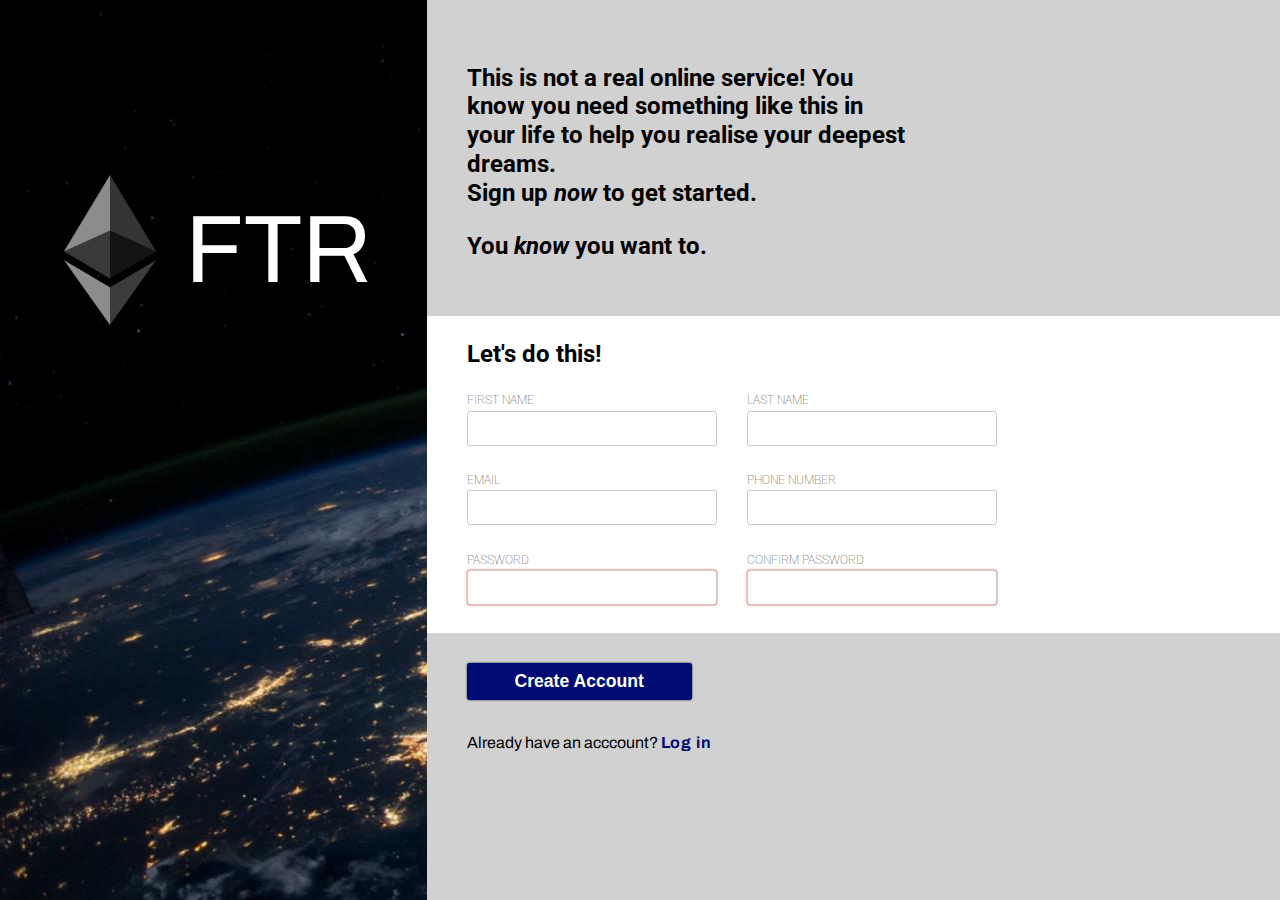
==== index.html @ aa161e88 "Add initial files for sign-up page" ====
<!DOCTYPE html>
<html lang="en">
<head>
    <meta charset="UTF-8">
    <meta http-equiv="X-UA-Compatible" content="IE=edge">
    <meta name="viewport" content="width=device-width, initial-scale=1.0">
    <title>Sign-Up Now!</title>
    <link rel="stylesheet" href="style.css">
    <link rel="preconnect" href="https://fonts.googleapis.com">
    <link rel="preconnect" href="https://fonts.gstatic.com" crossorigin>
    <link href="https://fonts.googleapis.com/css2?family=Archivo:wght@500&family=Roboto&display=swap" rel="stylesheet">
</head>
<body>
    <div class="content">
        <div class="image-sidebar">
            <div class="logo">
                <img src="img/logo.png" class="logo-img" alt="logo" height="150px">
                <span class="logo-name" style="color: white;">FTR</span>
            </div>
        </div>
        <div class="main">
            <section class="intro">
                <p>This is not a real online service! You know you need something like this in your life to help you realise your deepest dreams.</p>
                <p>Sign up <strong>now</strong> to get started.</p>
                <p>You <strong>know</strong> you want to.</p>
            </section>
            <section class="form">
                <form action="#" method="post">
                    <fieldset>
                        <legend>Let's do this!</legend>
                            <div class="user-details">
                                <div class="input-box">
                                    <label for="firstName">FIRST NAME</label>
                                    <input type="text" name="firstName" id="firstName">
                                </div>
                                
                                <div class="input-box">
                                    <label for="lastName">LAST NAME</label>
                                    <input type="text" name="lastName" id="lastName">
                                </div>
                                
                                <div class="input-box">
                                    <label for="userEmail">EMAIL</label>
                                    <input type="email" name="email" id="userEmail">
                                </div>
                                
                                <div class="input-box">
                                    <label for="phoneNumber">PHONE NUMBER</label>
                                    <input type="number" id="phoneNumber" name="phoneNumber" maxlength="11">
                                </div>
                                
                                
                                <div class="input-box">
                                    <label for="userPassword">PASSWORD</label>
                                    <input type="password" id="userPassword" name="password" required>
                                </div>
                                
                                
                                <div class="input-box">
                                    <label for="confirmPassword">CONFIRM PASSWORD</label>
                                    <input type="password" id="confirmPassword" name="confirmPassword" minlength="6" maxlength="20" required>
                                </div>
                            </div>
                    </fieldset>
                </form>
            </section>
            <section class="actions">
                <button type="submit" class="submit">Create Account</button><p>Already have an acccount? <a href="">Log in</a></p>

            </section>
        </div>
    </div>
</body>
</html>
---- style.css ----
html, body, div, span, applet, object, iframe,
h1, h2, h3, h4, h5, h6, p, blockquote, pre,
a, abbr, acronym, address, big, cite, code,
del, dfn, em, img, ins, kbd, q, s, samp,
small, strike, strong, sub, sup, tt, var,
b, u, i, center,
dl, dt, dd, ol, ul, li,
fieldset, form, label, legend,
table, caption, tbody, tfoot, thead, tr, th, td,
article, aside, canvas, details, embed, 
figure, figcaption, footer, header, hgroup, 
menu, nav, output, ruby, section, summary,
time, mark, audio, video {
	margin: 0;
	padding: 0;
	border: 0;
	font-size: 100%;
	font: inherit;
	vertical-align: baseline;
}
/* HTML5 display-role reset for older browsers */
article, aside, details, figcaption, figure, 
footer, header, hgroup, menu, nav, section {
	display: block;
}
body {
	line-height: 1;
}
ol, ul {
	list-style: none;
}
blockquote, q {
	quotes: none;
}
blockquote:before, blockquote:after,
q:before, q:after {
	content: '';
	content: none;
}
table {
	border-collapse: collapse;
	border-spacing: 0;
}

:root {
    font-family: 'Archivo', sans-serif;
}

.content {
    display: flex;
}

.image-sidebar {
    display: flex;
    flex: 2;
    background-image: url("img/earth.jpg");
    height: 100vh;
    justify-content: center;
    align-items: flex-start;
}

.logo {
    display: flex;
    align-items: center;
    font-size: 6rem;
    position: relative;
    padding-right: 20px;
    top: 175px;
}

.main {
    display: flex;
    flex-direction: column;
    justify-content: center;
    flex: 4;
    height: 100vh;
}

.intro,.form,.actions {
    padding-left: 40px;
}

.intro {
    display: flex;
    flex-direction: column;
    justify-content: flex-end;
    flex: 4;
    background-color: rgb(209, 209, 209);
}

.intro p, legend, label {
    font-family: 'Roboto', sans-serif;
    font-size: 1.5rem;
    font-weight: bold;
    max-width: 55%;
    line-height: 1.2;
    letter-spacing: 105%;
}

.intro p strong {
    font-style: italic;
}

.intro p:nth-child(2) {
    padding-bottom: 24px;
}

.intro p:last-child {
    padding-bottom: 56px;
}


.form {
    flex: 4;
}

form, fieldset {
    height: 100%;
}

.form legend {
    padding: 24px 0;
}

input, textarea, select, label {
    width : 250px;
    padding: 0;
    margin: 0;
    box-sizing: border-box;
  }

label {
    display: block;
    font-weight: 100;
    font-size: 0.75rem;
    color: rgb(49, 49, 49);
    padding-bottom: 3px;
}

input {
    border: solid 1px rgb(201, 201, 201);
    border-radius: 3px;
}

.user-details {
    height: 100%;
    display: grid;
    grid-template-columns: 1fr 1fr;
    width: calc(100% / 2 - 10px);
    column-gap: 30px;
}

.user-details input {
    height: 35px;
    padding: 8px;
}

.user-details .input-box input:focus {
    outline: none;
    background-color: aliceblue;
    box-shadow: 0px 0px 5px #001aff;
}


input[type="password"]:invalid {
    position: relative;
    box-shadow: 0px 0px 2px #ff0000;
}

input[type="password"]::after {
    content: '* Passwords are empty or do not match';
    position: fixed;
}

.actions {
    padding-top: 30px;
    flex: 3;
    background-color: rgb(209, 209, 209);
}

.actions button[type="submit"] {
    font-size: 1.1rem;
    background-color: rgb(0, 12, 116);
    color: white;
    font-weight: bolder;
    width: 225px;
    padding: 8px;
    outline: none;
    border: none;
    border-radius: 3px;
    margin-bottom: 35px;
    box-shadow: 0px 0px 2px #000000;
}

.actions button[type="submit"]:hover {
    font-size: 1.1rem;
    background-color: rgb(0, 20, 201);
    color: white;
    font-weight: bolder;
    width: 225px;
    padding: 8px;
    outline: none;
    border: none;
    border-radius: 3px;
    margin-bottom: 35px;
    transition: ease-out;   
}

.actions button[type="submit"]:active {
    font-size: 1.1rem;
    background-color: rgb(0, 20, 201);
    color: white;
    font-weight: bolder;
    width: 225px;
    padding: 8px;
    outline: none;
    border: none;
    border-radius: 3px;
    margin-bottom: 35px;
    box-shadow: 0px 0px 2px #000000 inset;
    transition: ease-out;
}

a {
    color: rgb(0, 12, 116);
    text-decoration: none;
    font-weight: bold;
    letter-spacing: 0.05rem;
}

a:hover {
    text-decoration: underline;
}
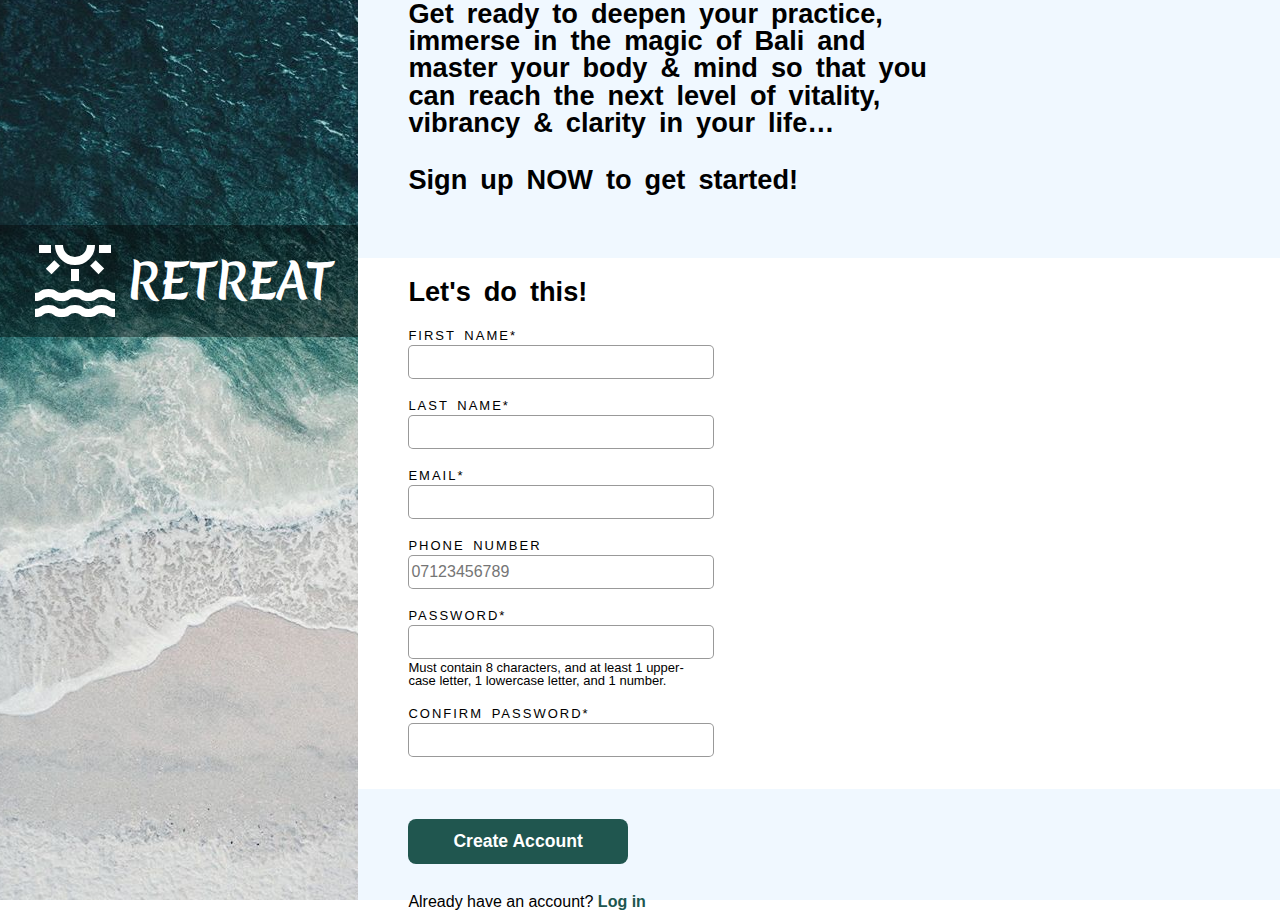
==== commit 6838ca7e: "Complete rebuild from scratch" ====
--- a/index.html
+++ b/index.html
@@ -4,70 +4,107 @@
     <meta charset="UTF-8">
     <meta http-equiv="X-UA-Compatible" content="IE=edge">
     <meta name="viewport" content="width=device-width, initial-scale=1.0">
-    <title>Sign-Up Now!</title>
+    <title>Register Today!</title>
     <link rel="stylesheet" href="style.css">
     <link rel="preconnect" href="https://fonts.googleapis.com">
     <link rel="preconnect" href="https://fonts.gstatic.com" crossorigin>
-    <link href="https://fonts.googleapis.com/css2?family=Archivo:wght@500&family=Roboto&display=swap" rel="stylesheet">
+    <link href="https://fonts.googleapis.com/css2?family=Merienda&display=swap" rel="stylesheet">
 </head>
+<script src="script.js"></script>
 <body>
-    <div class="content">
-        <div class="image-sidebar">
-            <div class="logo">
-                <img src="img/logo.png" class="logo-img" alt="logo" height="150px">
-                <span class="logo-name" style="color: white;">FTR</span>
-            </div>
+    <div class="sidebar">
+        <div class="titlebar">
+            <img class="sun" src="./img/sun_icon.svg" alt="Sun icon">
+            <h1>RETREAT</h1>
         </div>
-        <div class="main">
-            <section class="intro">
-                <p>This is not a real online service! You know you need something like this in your life to help you realise your deepest dreams.</p>
-                <p>Sign up <strong>now</strong> to get started.</p>
-                <p>You <strong>know</strong> you want to.</p>
-            </section>
-            <section class="form">
-                <form action="#" method="post">
-                    <fieldset>
-                        <legend>Let's do this!</legend>
-                            <div class="user-details">
-                                <div class="input-box">
-                                    <label for="firstName">FIRST NAME</label>
-                                    <input type="text" name="firstName" id="firstName">
-                                </div>
-                                
-                                <div class="input-box">
-                                    <label for="lastName">LAST NAME</label>
-                                    <input type="text" name="lastName" id="lastName">
-                                </div>
-                                
-                                <div class="input-box">
-                                    <label for="userEmail">EMAIL</label>
-                                    <input type="email" name="email" id="userEmail">
-                                </div>
-                                
-                                <div class="input-box">
-                                    <label for="phoneNumber">PHONE NUMBER</label>
-                                    <input type="number" id="phoneNumber" name="phoneNumber" maxlength="11">
-                                </div>
-                                
-                                
-                                <div class="input-box">
-                                    <label for="userPassword">PASSWORD</label>
-                                    <input type="password" id="userPassword" name="password" required>
-                                </div>
-                                
-                                
-                                <div class="input-box">
-                                    <label for="confirmPassword">CONFIRM PASSWORD</label>
-                                    <input type="password" id="confirmPassword" name="confirmPassword" minlength="6" maxlength="20" required>
-                                </div>
-                            </div>
-                    </fieldset>
-                </form>
-            </section>
-            <section class="actions">
-                <button type="submit" class="submit">Create Account</button><p>Already have an acccount? <a href="">Log in</a></p>
-
-            </section>
+    </div>
+    <div class="main">
+        <div class="blockquote">
+            <p>Get ready to deepen your practice, immerse in the magic of Bali 
+                and master your body & mind so that you can reach the next level 
+                of vitality, vibrancy & clarity in your life…</p>
+            <p>Sign up <em>NOW</em> to get started!</p>
+            
+        </div>
+        <div class="user-details">
+            <h2>Let's do this!</h2>
+            <form action="https://httpbin.org/post" method="post" id="sign_up">
+                <label for="first-name">FIRST NAME*
+                    <input
+                    type="text" 
+                    id="first-name" 
+                    name="first_name" 
+                    pattern=".{3,}"
+                    placeholder=""
+                    required
+                    oninvalid="this.setCustomValidity('Enter minimum of 3 characters')"
+                    oninput="this.setCustomValidity('')"/>
+                </label>
+                <label for="last-name">LAST NAME*
+                    <input
+                    type="text"
+                    id="last-name"
+                    name="last_name"
+                    pattern=".{3,}"
+                    placeholder=""
+                    required
+                    oninvalid="this.setCustomValidity('Enter minimum of 3 characters')"
+                    oninput="this.setCustomValidity('')"
+                    />
+                </label>
+                <label for="user-email">EMAIL*
+                    <input
+                    type="email"
+                    id="user-email"
+                    name="user_email"
+                    placeholder=""
+                    required
+                    oninvalid="this.setCustomValidity('Please enter a valid email address')"
+                    oninput="this.setCustomValidity('')"
+                    >
+                </label>
+                <label for="usertel">PHONE NUMBER
+                    <input
+                    type="tel"
+                    id="usertel"
+                    name="user_tel"
+                    pattern="0.{10,10}"
+                    placeholder="07123456789"
+                    oninvalid="this.setCustomValidity('Enter a valid UK number')"
+                    oninput="this.setCustomValidity('')"
+                    />
+                </label>
+                <label for="password">PASSWORD*
+                    <input
+                    type="password" 
+                    id="password"
+                    class="password"
+                    name="password"
+                    placeholder=""
+                    required
+                    pattern="^(?=.*\d)(?=.*[a-z])(?=.*[A-Z])(?=.*[a-zA-Z]).{8,}$"
+                    onkeyup="check();"
+                    >
+                    <p>Must contain 8 characters, and at least 1 upper-<br>case 
+                        letter, 1 lowercase letter, and 1 number.</p>
+                </label>
+                <label for="confirm_password">CONFIRM PASSWORD*
+                    <input
+                    type="password"
+                    id="confirm_password"
+                    name="confirm_password"
+                    placeholder=""
+                    required
+                    pattern="^(?=.*\d)(?=.*[a-z])(?=.*[A-Z])(?=.*[a-zA-Z]).{8,}$"
+                    onkeyup="check();"
+                    >
+                    <span></span>
+                </label>
+            </form>
+        </div>
+        <div class="submission">
+            <button id="submit" type="submit" form="sign_up"> Create Account</button>
+            <p>Already have an account? <a href="">Log in</a></p>
         </div>
     </div>
 </body>
--- a/style.css
+++ b/style.css
@@ -42,192 +42,192 @@
 	border-spacing: 0;
 }
 
+/*//////////////////////////////////////*/
+
 :root {
-    font-family: 'Archivo', sans-serif;
-}
-
-.content {
-    display: flex;
-}
-
-.image-sidebar {
-    display: flex;
-    flex: 2;
-    background-image: url("img/earth.jpg");
-    height: 100vh;
-    justify-content: center;
-    align-items: flex-start;
-}
-
-.logo {
-    display: flex;
-    align-items: center;
-    font-size: 6rem;
-    position: relative;
-    padding-right: 20px;
-    top: 175px;
+	font-family: 'Merienda', cursive;
+}
+
+body {
+	height: 100vh;
+	display: flex;
+}
+
+.sidebar {
+	padding: 225px 0;
+	background-image: url(./img/ocean.jpg);
+	background-position: center;
+	flex: 1;
+	max-width: 28%;
+}
+
+.titlebar {
+	padding: 8px 0;
+	background-color: rgba(0, 0, 0, 0.4);
+	display: flex;
+	justify-content: center;
+	align-items: center;
+	gap: 4px;
+}
+
+.titlebar img {
+	width: 6rem;
+	stroke: white;	
+}
+
+.titlebar h1 {
+	font-size: 3rem;
+	color: white;
+	text-align: center;
+	font-weight: bolder;
 }
 
 .main {
-    display: flex;
-    flex-direction: column;
-    justify-content: center;
-    flex: 4;
-    height: 100vh;
-}
-
-.intro,.form,.actions {
-    padding-left: 40px;
-}
-
-.intro {
-    display: flex;
-    flex-direction: column;
-    justify-content: flex-end;
-    flex: 4;
-    background-color: rgb(209, 209, 209);
-}
-
-.intro p, legend, label {
-    font-family: 'Roboto', sans-serif;
-    font-size: 1.5rem;
-    font-weight: bold;
-    max-width: 55%;
-    line-height: 1.2;
-    letter-spacing: 105%;
-}
-
-.intro p strong {
-    font-style: italic;
-}
-
-.intro p:nth-child(2) {
-    padding-bottom: 24px;
-}
-
-.intro p:last-child {
-    padding-bottom: 56px;
-}
-
-
-.form {
-    flex: 4;
-}
-
-form, fieldset {
-    height: 100%;
-}
-
-.form legend {
-    padding: 24px 0;
-}
-
-input, textarea, select, label {
-    width : 250px;
-    padding: 0;
-    margin: 0;
-    box-sizing: border-box;
-  }
-
-label {
-    display: block;
-    font-weight: 100;
-    font-size: 0.75rem;
-    color: rgb(49, 49, 49);
-    padding-bottom: 3px;
+	font-family: sans-serif;
+	flex: 2;
+	background-color: aliceblue;
+	display: flex;
+	flex-flow:column;
+}
+
+.main div {
+	padding: 0 20% 0 50px;
+	
+}
+
+.blockquote,
+.user-details h2 {
+	font-weight: bolder;
+	word-spacing: 0.20em;
+	font-size: 1.7rem;
+}
+
+.blockquote {
+	height: 272px;
+	align-self: start;
+	margin-bottom: 65px;
+
+	display: flex;
+	flex-direction: column;
+	justify-content: end;
+	gap: 30px;
+	max-width: 60%;
+}
+
+.user-details {
+	background-color: white;
+}
+
+.user-details h2 {
+	padding-top: 20px;
+}
+
+form {
+	padding: 24px 0 32px 0;
+	display: flex;
+	flex-flow: row wrap;
+	gap: 20px 80px;
+}
+
+form label {
+	font-size: small;
+	letter-spacing: 2px;
+	word-spacing: 3px;
+}
+
+input:hover {
+	border: 1px solid blue;
+}
+
+
+input:valid:focus {
+	border: 1px solid rgb(0, 255, 0);
+	box-shadow: 0px 0px 3px 1px rgba(0, 255, 0, 0.5)
 }
 
 input {
-    border: solid 1px rgb(201, 201, 201);
-    border-radius: 3px;
-}
-
-.user-details {
-    height: 100%;
-    display: grid;
-    grid-template-columns: 1fr 1fr;
-    width: calc(100% / 2 - 10px);
-    column-gap: 30px;
-}
-
-.user-details input {
-    height: 35px;
-    padding: 8px;
-}
-
-.user-details .input-box input:focus {
-    outline: none;
-    background-color: aliceblue;
-    box-shadow: 0px 0px 5px #001aff;
-}
-
-
-input[type="password"]:invalid {
-    position: relative;
-    box-shadow: 0px 0px 2px #ff0000;
-}
-
-input[type="password"]::after {
-    content: '* Passwords are empty or do not match';
-    position: fixed;
-}
-
-.actions {
-    padding-top: 30px;
-    flex: 3;
-    background-color: rgb(209, 209, 209);
-}
-
-.actions button[type="submit"] {
-    font-size: 1.1rem;
-    background-color: rgb(0, 12, 116);
-    color: white;
-    font-weight: bolder;
-    width: 225px;
-    padding: 8px;
-    outline: none;
-    border: none;
-    border-radius: 3px;
-    margin-bottom: 35px;
-    box-shadow: 0px 0px 2px #000000;
-}
-
-.actions button[type="submit"]:hover {
-    font-size: 1.1rem;
-    background-color: rgb(0, 20, 201);
-    color: white;
-    font-weight: bolder;
-    width: 225px;
-    padding: 8px;
-    outline: none;
-    border: none;
-    border-radius: 3px;
-    margin-bottom: 35px;
-    transition: ease-out;   
-}
-
-.actions button[type="submit"]:active {
-    font-size: 1.1rem;
-    background-color: rgb(0, 20, 201);
-    color: white;
-    font-weight: bolder;
-    width: 225px;
-    padding: 8px;
-    outline: none;
-    border: none;
-    border-radius: 3px;
-    margin-bottom: 35px;
-    box-shadow: 0px 0px 2px #000000 inset;
-    transition: ease-out;
+	appearance: none;
+	display: block;
+	width: 300px;
+	height: 30px;
+	margin-top: 3px;
+	font-size: 1rem;
+	outline: none;
+	border: 1px solid rgba(0, 0, 0, 0.4);
+	border-radius: 5px;
+}
+
+input[type=email]:focus:invalid 
+
+input:not(:focus):not(:placeholder-shown):invalid,
+input:focus:invalid  {
+	border: 1px solid rgba(255,0,0);
+	box-shadow: 0px 0px 3px 1px rgba(155, 0, 0, 0.5);
+}
+
+label p,
+span::before {
+	content: "";
+	font-size: small;
+	letter-spacing:normal;
+	word-spacing: normal;
+	padding-top: 2px;
+}
+
+.password + span::before {
+	content: "Must contain 8 characters, and at least 1 upper case "
+	"letter, 1 lower case letter, and 1 number.";
+	position:absolute
+}
+
+.pwd-mismatch + span::before {
+	color: red;
+	content: "* Passwords do not match";
+}
+
+.submission {
+	margin-top: 30px;
+}
+
+button {
+	margin-bottom: 30px;
+	padding: 12px 45px;
+	font-size: 1.1rem;
+	font-weight: bold;
+	background-color: rgb(32, 86, 79);
+	color: white;
+	outline: none;
+	border: none;
+	border-radius: 8px;
+	cursor: pointer;
+}
+
+button:hover:enabled {
+	box-shadow: 0px 0px 3px 1px rgba(155, 0, 0, 0.5);
+	transition: box-shadow 0.1s ease;
+}
+
+button:active {
+	box-shadow: inset 0px 0px 5px 1px #000000;
+	outline: none;
+	transition: box-shadow 5s ease;
+}
+
+.btn-disabled {
+	cursor: not-allowed;
+	background-color: rgb(163, 163, 163);
+	color: rgb(212, 212, 212);
+	box-shadow: none;
 }
 
 a {
-    color: rgb(0, 12, 116);
-    text-decoration: none;
-    font-weight: bold;
-    letter-spacing: 0.05rem;
+	color: rgba(32,86,79,255);
+	font-weight: bold;
+	text-decoration: none;
 }
 
 a:hover {
-    text-decoration: underline;
+	color: rgba(32,86,79,255);
+	font-weight: bold;
+	text-decoration: underline;
 }